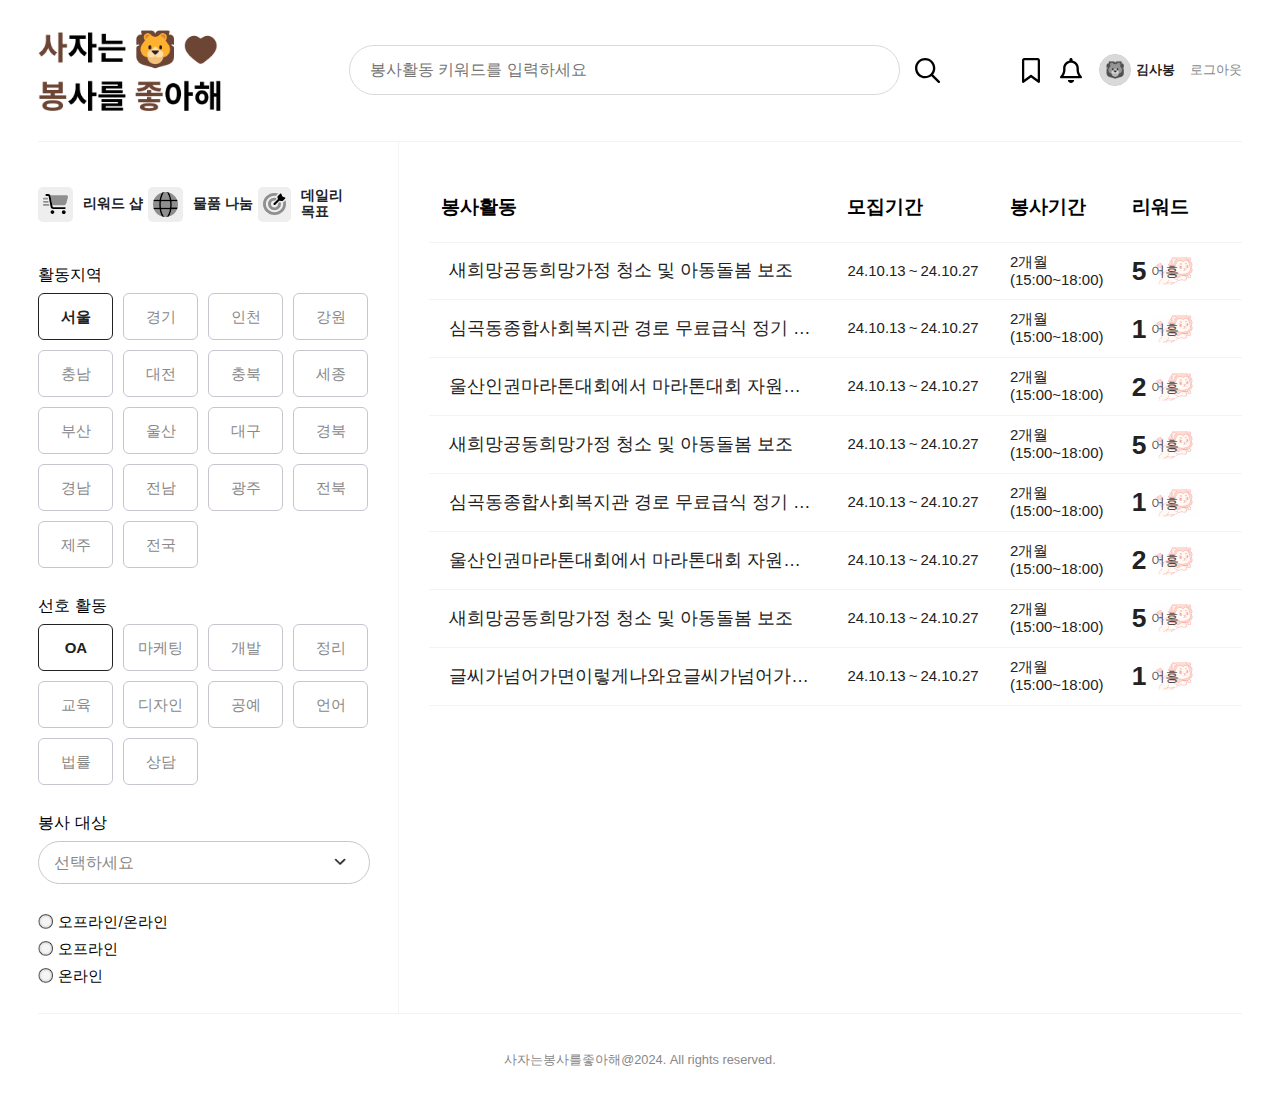
==== sabong/index.html @ e7211c30 "리워드 링크변경" ====
<!DOCTYPE html>
<html lang="en">
<head>
    <meta charset="UTF-8">
    <meta name="viewport" content="width=device-width, initial-scale=1.0">

    <!-- og 태그 -->
    <meta property="og:type" content="website">
    <meta property="og:url" content="sbj">
    <meta property="og:title" content="사자는 봉사를 좋아해">
    <meta property="og:image" content="./image/ogimg.jpg">
    <meta property="og:description" content="사자는봉사를좋아해 설명">
    <meta property="og:site_name" content="사자는 봉사를 좋아해 이름">
    <meta property="og:locale" content="en_US">
    <meta property="og:image:width" content="1200">
    <meta property="og:image:height" content="630">


    <!-- favicon -->
    <link rel="apple-touch-icon" sizes="57x57" href="./image/favicon/apple-icon-57x57.png">
    <link rel="apple-touch-icon" sizes="60x60" href="./image/favicon/apple-icon-60x60.png">
    <link rel="apple-touch-icon" sizes="72x72" href="./image/favicon/apple-icon-72x72.png">
    <link rel="apple-touch-icon" sizes="76x76" href="./image/favicon/apple-icon-76x76.png">
    <link rel="apple-touch-icon" sizes="114x114" href="./image/favicon/apple-icon-114x114.png">
    <link rel="apple-touch-icon" sizes="120x120" href="./image/favicon/apple-icon-120x120.png">
    <link rel="apple-touch-icon" sizes="144x144" href="./image/favicon/apple-icon-144x144.png">
    <link rel="apple-touch-icon" sizes="152x152" href="./image/favicon/apple-icon-152x152.png">
    <link rel="apple-touch-icon" sizes="180x180" href="./image/favicon/apple-icon-180x180.png">
    <link rel="icon" type="image/png" sizes="192x192"  href="./image/favicon/android-icon-192x192.png">
    <link rel="icon" type="image/png" sizes="32x32" href="./image/favicon/favicon-32x32.png">
    <link rel="icon" type="image/png" sizes="96x96" href="./image/favicon/favicon-96x96.png">
    <link rel="icon" type="image/png" sizes="16x16" href="./image/favicon/favicon-16x16.png">
    <link rel="manifest" href="/manifest.json">
    <meta name="msapplication-TileColor" content="#ffffff">
    <meta name="msapplication-TileImage" content="./image/favicon/ms-icon-144x144.png">
    <meta name="theme-color" content="#ffffff">



    <link rel="stylesheet" type="text/css" href="./css/reset.css">
    <link rel="stylesheet" type="text/css" href="./css/font.css">
    <link rel="stylesheet" type="text/css" href="./css/default.css">
    <title>사자는 봉사를 좋아해</title>
</head>
<body>
    <div class="container" id="main">

        <header>
            <!-- 메인 상단 검색 -->
                <a class="logo" href="./index.html">
                    <img src="./image/logo_big.png" class="hidden-mo" alt="사자는 봉사를 좋아해">
                    <img src="./image/logo_small.png" class="visible-mo" alt="사자는 봉사를 좋아해">
                </a>

                <button class="ic ic_back visible-mo">
                    <img src="./image/ic_back.svg" alt="뒤로 가기">
                </button>
                
                <div class="search_bar_wrap">
                    <div class="search_bar">
                        <input type="search" placeholder="봉사활동 키워드를 입력하세요">
                    </div>
                    <button class="ic ic_search">
                        <img src="./image/ic_search.svg" alt="검색어 찾기">
                    </button>
                </div>
                
                <div class="util_wrap">
                    <a href="#" class="ic ic_bookmark">
                        <img src="./image/ic_bookmark.svg" alt="즐겨찾기 바로가기">
                    </a>
                    <a href="#" class="ic ic_bell">
                        <img src="./image/ic_bell.svg" alt="알림 바로가기">
                    </a>

                    <!-- 로그인 했을때 -->
                    <div class="logout hidden-mo">
                        <a href="#" class="profile">
                            <span class="thumb">

                                <!-- 등록된 프로필이 없을때 기본 썸네일 -->
                                <img src="./image/ic_thumb.png" alt="기본 프로필 사진">
                                
                            </span>
                            <span class="name">김사봉</span>
                        </a>
                        <a href="#" class="link_logout">
                            <span>로그아웃</span>
                        </a>
                    </div>

                    <!-- 로그아웃했을때 -->
                    <!-- <div class="login hidden-mo">
                        <a href="#" class="link_login">로그인</a>
                    </div> -->
                </div>
        </header>


        <nav>
            <!-- 사이드 검색필터 -->
             <div id="side_menu">
                <section id="" class="banner_wrap hidden-mo">
                    <a href="./reward_list.html">
                        <div class="ic">
                            <img src="./image/ic_gnb04.svg" alt="리워드 샵">
                        </div>
                        <p class="">리워드 샵</p>
                    </a>
                    <a href="#">
                        <div class="ic">
                            <img src="./image/ic_gnb02.svg" alt="물품 나눔">
                        </div>
                        <p class="">물품 나눔</p>
                    </a>
                    <a href="#">
                        <div class="ic">
                            <img src="./image/ic_gnb03.svg" alt="데일리 목표">
                        </div>
                        <p class="">데일리 목표</p>
                    </a>
                </section>

                <section class="">
                    <h6 class="tab_tit">활동지역</h6>
                    <div class="tab_wrap">
                        <input type="checkbox" id="checkbox_local01" checked>
                        <label for="checkbox_local01">서울</label>
                        
                        <input type="checkbox" id="checkbox_local02">
                        <label for="checkbox_local02">경기</label>
                        
                        <input type="checkbox" id="checkbox_local03">
                        <label for="checkbox_local03">인천</label>

                        <input type="checkbox" id="checkbox_local04">
                        <label for="checkbox_local04">강원</label>
                        
                        <input type="checkbox" id="checkbox_local05">
                        <label for="checkbox_local05">충남</label>

                        <input type="checkbox" id="checkbox_local06">
                        <label for="checkbox_local06">대전</label>
                        
                        <input type="checkbox" id="checkbox_local07">
                        <label for="checkbox_local07">충북</label>

                        <input type="checkbox" id="checkbox_local08">
                        <label for="checkbox_local08">세종</label>
                        
                        <input type="checkbox" id="checkbox_local09">
                        <label for="checkbox_local09">부산</label>

                        <input type="checkbox" id="checkbox_local10">
                        <label for="checkbox_local10">울산</label>
                        
                        <input type="checkbox" id="checkbox_local11">
                        <label for="checkbox_local11">대구</label>

                        <input type="checkbox" id="checkbox_local12">
                        <label for="checkbox_local12">경북</label>
                        
                        <input type="checkbox" id="checkbox_local13">
                        <label for="checkbox_local13">경남</label>

                        <input type="checkbox" id="checkbox_local14">
                        <label for="checkbox_local14">전남</label>
                        
                        <input type="checkbox" id="checkbox_local15">
                        <label for="checkbox_local15">광주</label>

                        <input type="checkbox" id="checkbox_local16">
                        <label for="checkbox_local16">전북</label>
                        
                        <input type="checkbox" id="checkbox_local17">
                        <label for="checkbox_local17">제주</label>
                        
                        <input type="checkbox" id="checkbox_local_all">
                        <label for="checkbox_local_all">전국</label>

                    </div>
                </section>

                <section>
                    <h6 class="tab_tit">선호 활동</h6>
                    <div class="tab_wrap">
                        <input type="checkbox" id="checkbox_like01" checked>
                        <label for="checkbox_like01">OA</label>
                        
                        <input type="checkbox" id="checkbox_like02">
                        <label for="checkbox_like02">마케팅</label>
                        
                        <input type="checkbox" id="checkbox_like03">
                        <label for="checkbox_like03">개발</label>
                        
                        <input type="checkbox" id="checkbox_like04">
                        <label for="checkbox_like04">정리</label>
                        
                        <input type="checkbox" id="checkbox_like05">
                        <label for="checkbox_like05">교육</label>
                        
                        <input type="checkbox" id="checkbox_like06">
                        <label for="checkbox_like06">디자인</label>
                        
                        <input type="checkbox" id="checkbox_like07">
                        <label for="checkbox_like07">공예</label>
                        
                        <input type="checkbox" id="checkbox_like08">
                        <label for="checkbox_like08">언어</label>
                        
                        <input type="checkbox" id="checkbox_like09">
                        <label for="checkbox_like09">법률</label>
                        
                        <input type="checkbox" id="checkbox_like10">
                        <label for="checkbox_like10">상담</label>

                    </div>
                </section>

                <section>
                    <h6 class="tab_tit">봉사 대상</h6>
                    <div class="select_wrap">
                        <select name="select_target" id="">
                            <option value="선택하세요">선택하세요</option>
                            <option value="아동/청소년">아동/청소년</option>
                            <option value="아동/청소년">아동/청소년</option>
                            <option value="아동/청소년">아동/청소년</option>
                        </select>
                    </div>
                </section>
                    
                <section>
                    <div class="radio_wrap">
                        <input type="radio" id="radio_all" name="radio_onoff">
                        <label for="radio_all">오프라인/온라인</label>

                        <input type="radio" id="radio_offline" name="radio_onoff">
                        <label for="radio_offline">오프라인</label>

                        <input type="radio" id="radio_online" name="radio_onoff">
                        <label for="radio_online">온라인</label>
                    </div>
                </section>
            </div>
        </nav>


        <!-- 게시판 리스트 -->
        <main>
            <div class="board_wrap">
                <div class="board_tit">
                    <div>봉사활동</div>
                    <div>모집기간</div>
                    <div>봉사기간</div>
                    <div>리워드</div>
                </div>
                <div class="board_con_wrap">
                    <a class="board_con" href="./list_view.html">
                        <div class="txt_wrap visible-mo">
                            <span class="txt-loacl">부산</span>
                            <span class="dot"></span>
                            <span class="txt-onoff">온라인/오프라인</span>
                        </div>
                        <div class="tit">새희망공동희망가정 청소 및 아동돌봄 보조</div>
                        <div class="date date01">
                            <span class="txt-date01 visible-mo">모집기간 : </span>
                            <span>24.10.13</span> ~ <span>24.10.27</span>
                        </div>
                        <div class="date date02">
                            <span class="txt-date01 visible-mo">봉사기간 : </span>
                            <span>2개월</span><span>(15:00~18:00)</span>
                        </div>
                        <div class="reward">
                            <span class="num">5</span><span class="ic_lion">어흥</span>
                        </div>
                    </a>
                    <a class="board_con" href="./list_view.html">
                        <div class="txt_wrap visible-mo">
                            <span class="txt-loacl">부산</span>
                            <span class="dot"></span>
                            <span class="txt-onoff">온라인</span>
                        </div>
                        <div class="tit">심곡동종합사회복지관 경로 무료급식 정기 자원봉사</div>
                        <div class="date date01">
                            <span class="txt-date01 visible-mo">모집기간 : </span>
                            <span>24.10.13</span> ~ <span>24.10.27</span>
                        </div>
                        <div class="date date02">
                            <span class="txt-date01 visible-mo">봉사기간 : </span>
                            <span>2개월</span><span>(15:00~18:00)</span>
                        </div>
                        <div class="reward">
                            <span class="num">1</span><span class="ic_lion">어흥</span>
                        </div>
                    </a>
                    <a class="board_con" href="./list_view.html">
                        <div class="txt_wrap visible-mo">
                            <span class="txt-loacl">부산</span>
                            <span class="dot"></span>
                            <span class="txt-onoff">오프라인</span>
                        </div>
                        <div class="tit">울산인권마라톤대회에서 마라톤대회 자원봉사자를 모집합니다.</div>
                        <div class="date date01">
                            <span class="txt-date01 visible-mo">모집기간 : </span>
                            <span>24.10.13</span> ~ <span>24.10.27</span>
                        </div>
                        <div class="date date02">
                            <span class="txt-date01 visible-mo">봉사기간 : </span>
                            <span>2개월</span><span>(15:00~18:00)</span>
                        </div>
                        <div class="reward">
                            <span class="num">2</span><span class="ic_lion">어흥</span>
                        </div>
                    </a>
                    <a class="board_con" href="./list_view.html">
                        <div class="txt_wrap visible-mo">
                            <span class="txt-loacl">부산</span>
                            <span class="dot"></span>
                            <span class="txt-onoff">온라인</span>
                        </div>
                        <div class="tit">새희망공동희망가정 청소 및 아동돌봄 보조</div>
                        <div class="date date01">
                            <span class="txt-date01 visible-mo">모집기간 : </span>
                            <span>24.10.13</span> ~ <span>24.10.27</span>
                        </div>
                        <div class="date date02">
                            <span class="txt-date01 visible-mo">봉사기간 : </span>
                            <span>2개월</span><span>(15:00~18:00)</span>
                        </div>
                        <div class="reward">
                            <span class="num">5</span><span class="ic_lion">어흥</span>
                        </div>
                    </a>
                    <a class="board_con" href="./list_view.html">
                        <div class="txt_wrap visible-mo">
                            <span class="txt-loacl">부산</span>
                            <span class="dot"></span>
                            <span class="txt-onoff">온라인</span>
                        </div>
                        <div class="tit">심곡동종합사회복지관 경로 무료급식 정기 자원봉사</div>
                        <div class="date date01">
                            <span class="txt-date01 visible-mo">모집기간 : </span>
                            <span>24.10.13</span> ~ <span>24.10.27</span>
                        </div>
                        <div class="date date02">
                            <span class="txt-date01 visible-mo">봉사기간 : </span>
                            <span>2개월</span><span>(15:00~18:00)</span>
                        </div>
                        <div class="reward">
                            <span class="num">1</span><span class="ic_lion">어흥</span>
                        </div>
                    </a>
                    <a class="board_con" href="./list_view.html">
                        <div class="txt_wrap visible-mo">
                            <span class="txt-loacl">부산</span>
                            <span class="dot"></span>
                            <span class="txt-onoff">온라인</span>
                        </div>
                        <div class="tit">울산인권마라톤대회에서 마라톤대회 자원봉사자를 모집합니다.</div>
                        <div class="date date01">
                            <span class="txt-date01 visible-mo">모집기간 : </span>
                            <span>24.10.13</span> ~ <span>24.10.27</span>
                        </div>
                        <div class="date date02">
                            <span class="txt-date01 visible-mo">봉사기간 : </span>
                            <span>2개월</span><span>(15:00~18:00)</span>
                        </div>
                        <div class="reward">
                            <span class="num">2</span><span class="ic_lion">어흥</span>
                        </div>
                    </a>
                    <a class="board_con" href="./list_view.html">
                        <div class="txt_wrap visible-mo">
                            <span class="txt-loacl">부산</span>
                            <span class="dot"></span>
                            <span class="txt-onoff">온라인</span>
                        </div>
                        <div class="tit">새희망공동희망가정 청소 및 아동돌봄 보조</div>
                        <div class="date date01">
                            <span class="txt-date01 visible-mo">모집기간 : </span>
                            <span>24.10.13</span> ~ <span>24.10.27</span>
                        </div>
                        <div class="date date02">
                            <span class="txt-date01 visible-mo">봉사기간 : </span>
                            <span>2개월</span><span>(15:00~18:00)</span>
                        </div>
                        <div class="reward">
                            <span class="num">5</span><span class="ic_lion">어흥</span>
                        </div>
                    </a>
                    <a class="board_con" href="./list_view.html">
                        <div class="txt_wrap visible-mo">
                            <span class="txt-loacl">부산</span>
                            <span class="dot"></span>
                            <span class="txt-onoff">온라인</span>
                        </div>
                        <div class="tit">글씨가넘어가면이렇게나와요글씨가넘어가면이렇게나와요글씨가넘어가면이렇게나와요글씨가넘어가면이렇게나와요글씨가넘어가면이렇게나와요글씨가넘어가면이렇게나와요</div>
                        <div class="date date01">
                            <span class="txt-date01 visible-mo">모집기간 : </span>
                            <span>24.10.13</span> ~ <span>24.10.27</span>
                        </div>
                        <div class="date date02">
                            <span class="txt-date01 visible-mo">봉사기간 : </span>
                            <span>2개월</span><span>(15:00~18:00)</span>
                        </div>
                        <div class="reward">
                            <span class="num">1</span><span class="ic_lion">어흥</span>
                        </div>
                    </a>
                </div>
            </div>
        </main>

        <!-- 하단 푸터 -->
         <footer>
            <p>
                사자는봉사를좋아해@2024. All rights reserved.
            </p>
         </footer>

         <div class="gnb visible-mo">
            <a href="./index.html">
                <div class="ic">
                    <img src="./image/ic_gnb01.svg" alt="홈">
                </div>
                <p>홈</p>
            </a>
            <a href="">
                <div class="ic">
                    <img src="./image/ic_gnb02.svg" alt="물품 나눔">
                </div>
                <p>물품 나눔</p>
            </a>
            <a href="">
                <div class="ic">
                    <img src="./image/ic_gnb03.svg" alt="데일리 목표">
                </div>
                <p>데일리 목표</p>
            </a>
            <a href="./reward_list.html">
                <div class="ic">
                    <img src="./image/ic_gnb04.svg" alt="리워드 샵">
                </div>
                <p>리워드 샵</p>
            </a>
            <a href="">
                <div class="ic">
                    <img src="./image/ic_gnb05.svg" alt="내 정보">
                </div>
                <p>내 정보</p>
            </a>
         </div>
    </div>
</body>
<script src="https://code.jquery.com/jquery-3.7.1.min.js" integrity="sha256-/JqT3SQfawRcv/BIHPThkBvs0OEvtFFmqPF/lYI/Cxo=" crossorigin="anonymous"></script>
<script>
    $(document).ready(function(){
        //모바일에서 검색바를 누르면 검색필터가 나오게
        $('.search_bar').click(function(){
            $('nav').slideDown(200);
            $('body').addClass('active');
        });

        //뒤로가기를 누르면 검색필터가 닫히게
        $('.ic_back').click(function(){
            $('nav').slideUp(200);
            $('body').removeClass('active');
        });

        //검색창에서 작성하면 텍스트삭제되게
        var clearInput = function(obj) {
            obj.parentNode.querySelector('input').value = ""
        }
    });
</script>

</html>
---- sabong/css/font.css ----
@font-face {
  font-family: "Poppins", sans-serif;
  font-weight: 100;
  font-style: normal;
  src: url("../font/Poppins-Thin.ttf");
}
@font-face {
  font-family: "Poppins", sans-serif;
  font-weight: 200;
  font-style: normal;
  src: url("../font/Poppins-ExtraLight.ttf");
}
@font-face {
  font-family: "Poppins", sans-serif;
  font-weight: 300;
  font-style: normal;
  src: url("../font/Poppins-Light.ttf");
}
@font-face {
  font-family: "Poppins", sans-serif;
  font-weight: 400;
  font-style: normal;
  src: url("../font/Poppins-Regular.ttf");
}
@font-face {
  font-family: "Poppins", sans-serif;
  font-weight: 500;
  font-style: normal;
  src: url("../font/Poppins-Medium.ttf");
}
@font-face {
  font-family: "Poppins", sans-serif;
  font-weight: 600;
  font-style: normal;
  src: url("../font/Poppins-SemiBold.ttf");
}
@font-face {
  font-family: "Poppins", sans-serif;
  font-weight: 700;
  font-style: normal;
  src: url("../font/Poppins-Bold.ttf");
}
@font-face {
  font-family: "Poppins", sans-serif;
  font-weight: 800;
  font-style: normal;
  src: url("../font/Poppins-ExtraBold.ttf");
}
@font-face {
  font-family: "Poppins", sans-serif;
  font-weight: 900;
  font-style: normal;
  src: url("../font/Poppins-Black.ttf");
}
---- sabong/css/default.css ----
*{
    font-family: "Poppins", sans-serif;
    margin: 0;
    padding: 0;
}
html,body{
    width: 100%;
    scroll-behavior: smooth;
}
a{
    color: #222;

}
button{
    background: #fff;
}
input,input:focus,
select,select:focus{
    border: 0;
    appearance: none;
    outline: none;
    font-size: 1em;
}

input[type="checkbox"],input[type="radio"]{
    display: none;
}
input[type="checkbox"] + label,input[type="radio"] + label{
    cursor: pointer;
}
input[type="checkbox"]:checked + label{
    font-weight: 700;
}

input[type="search"] {
    padding-right: 0;
    background: #fff;
    -webkit-appearance: textfield;
}

input[type="search"]::-webkit-search-decoration,
input[type="search"]::-webkit-search-cancel-button,
input[type="search"]::-webkit-search-results-button,
input[type="search"]::-webkit-search-results-decoration{
    -webkit-appearance: none;
}
input[type="search"]::-webkit-search-cancel-button{
    width: 12px; 
    height: 12px; 
    background: url(../image/ic_del.svg) center center no-repeat;
    cursor: pointer;
    opacity: 0.5;

}
*::-webkit-search-cancel-button {
    -webkit-appearance: searchfield-cancel-button;
}

textarea,textarea:focus,textarea:active{
    outline: none;
}

button,button:focus,button:active{
    border: none;
    cursor: pointer;
}
button > img{
    width: 100%;
    height: 100%;
    object-fit: contain;
}

.visible-mo{
    display: none;
}
.hidden-mo{
    display: block;
}


.container{
    display: block;
    width: 1580px;
    margin: 0 auto;
}
.point{
    color: #6D4534;
}
.ic{
    /* display: block; */
    width: 25px;
    height: 25px;
}
.sm-ic{
    width: 15px;
    height: 15px;
}
.xs-ic{
    width: 12px;
    height: 12px;
}

#main{
    display: grid;
    grid-template-columns: 30% 1fr;
    /* gap: 0 40px; */
}
header{
    width: 100%;
    grid-column: 1/3;
    display: grid;
    grid-template-columns: auto 50% auto;
    gap: 40px;
    align-items: center;
    padding: 40px 0;
    border-bottom: 1px solid #F4F4F4;
}

.ic_search{
    width: 25px;
    height: 25px;
}
.util_wrap{
    display: flex;
    align-items: center;
    justify-content: end;
    gap: 20px;
    font-size: .8em;
}
.logout{
    display: flex;
    align-items: center;
    gap: 20px;

}
.profile{
    display: flex;
    align-items: center;
    gap: 5px;
}
.profile > .thumb{
    display: block;
    width: 32px;
    height: 32px;
    border-radius: 50%;
    background: #eee;
    border: 1px solid #ccc;
    box-sizing: border-box;
    overflow: hidden;
}
.profile > .thumb > img{
    width: 100%;
    height: 100%;
    object-fit: cover;
}
.profile > .name{
    font-weight: 700;
}
.util_wrap > .ic > img{
    width: 100%;
    height: 100%;
    object-fit: contain;
}
.logout .link_logout{
    color: #888;
}

.search_bar_wrap{
    display: grid;
    grid-template-columns: 700px 35px;
    align-items: center;
    grid-gap: 20px;
}
.search_bar_wrap .search_bar{
    display: grid;
    grid-template-columns: 1fr;
    align-items: center;
    grid-gap: 4px;

    padding: 15px 20px;
    border-radius: 60px;
    background: #fff;
    border: 1px solid #D9D9D9;
}
.search_bar .ic_del{
    width: 12px;
    height: 12px;
    /* display: none; */
}
#side_menu{
    display: flex;
    flex-direction: column;
    gap: 40px;
    border-right: 1px solid #F4F4F4;
    padding: 40px 40px 40px 0;
}
#side_menu .banner_wrap{
    display: grid;
    grid-template-columns: 1fr 1fr 1fr;
    justify-content: space-between;
    grid-gap: 10px auto;
}
#side_menu .banner_wrap > a{
    text-align: center;
    padding: 15px 0;
    display: flex;
    align-items: center;
    gap: 10px;
    word-break: keep-all;
    text-align: left;
}
#side_menu .banner_wrap > a > .ic{
    border-radius: 5px;
    background: #eee;
    display: flex;
    align-items: center;
    justify-content: center;
    padding: 5px;
    /* box-sizing: border-box; */
}
#side_menu .banner_wrap > a > p{
    font-size: .9em;
    font-weight: 700;
    line-height: 1.1;
    color: #222;
}

#side_menu .tab_wrap{
    display: grid;
    grid-template-columns: 1fr 1fr 1fr 1fr 1fr;
    justify-content: space-between;
    grid-gap: 10px;
    
}
#side_menu .tab_tit{
    font-size: 1em;
    font-weight: 400;
    margin: 0 0 10px;
}
#side_menu .tab_wrap input[type="checkbox"]+label{
    background: #fff;
    border: 1px solid #CAC4D0;
    border-radius: 6px;
    color: #888;
    padding: 15px 0px;
    font-size: 15px;
    text-align: center;
    
}
#side_menu .tab_wrap input[type="checkbox"]:checked+label{
    border: 1px solid #222;
    color: #222;
}


#side_menu .select_wrap{
    background: #fff url(../image/ic_arrowdown.png) no-repeat calc(100% - 20px)/18px;
    border: 1px solid #CAC4D0;
    color: #888;
    border-radius: 50px;
    width: 80%;
}

#side_menu .select_wrap select{
    width: 100%;
    padding: 15px 20px;
    background: transparent;
    color: #888;
}
#side_menu .select_wrap select option{
    color: #888;
}
#side_menu .radio_wrap{
    display: flex;
    align-items: center;
    gap: 20px;
}
#side_menu .radio_wrap label{
    display: flex;
    align-items: center;
    grid-gap: 5px;
    font-size: 15px;
}
#side_menu .radio_wrap label::before{
    content: '';
    display: inline-block;
    width: 15px;
    height: 15px;
    background: url(../image/radio_off.png) no-repeat center/contain;
}
#side_menu .radio_wrap input[type="radio"]:checked + label::before{
    background: url(../image/radio_on.png) no-repeat center/contain;
}

main .board_wrap{
    font-size: 1.1em;
    padding: 30px 0;
    margin-left: 30px;
}
main .board_wrap .board_tit,
main .board_wrap .board_con{
    display: grid;
    grid-template-columns: 50% 20% 1fr 1fr;
    align-items: center;
}
main .board_wrap .board_tit > div,
main .board_wrap .board_con > div{ 
    padding: 15px 20px;
}

main .board_wrap .board_tit{
    font-size: 1.1em;
    font-weight: 600;
    border-bottom: 1px solid #F4F4F4;
    height: 70px;
}
main .board_wrap .board_con{
    font-size: 1em;
    border-bottom: 1px solid #F4F4F4;
    background: #fff;
    transition: all .2s;
}
main .board_wrap .board_con:hover{
    background: #F4F4F4;
    transition: all .2s;
}
main .board_wrap .board_con .tit{
    font-size: 1em;
    padding: 15px 20px;
    white-space: nowrap;
    max-width: 500px;
    overflow: hidden;
    text-overflow: ellipsis;
}
main .board_wrap .board_con .date{
    font-size: .85em;
    display: flex;
    flex-wrap: wrap;
    gap: 5px;
}
main .board_wrap .board_con .reward{
    display: flex;
    align-items: center;
    gap: 5px;
}
main .board_wrap .board_con .reward .num{
    font-size: 1.5em;
    font-weight: 700;
}
main .board_wrap .board_con .reward .ic_lion{
    font-size: .8em;
    opacity: 1;
    display: flex;
    align-items: center;
    color: rgba(0,0,0,0.7);
    position: relative;
    z-index: 1;
}
main .board_wrap .board_con .reward .ic_lion::before{
    content: '';
    display: inline-block;
    position: absolute;
    left: 0;
    width: 47px;
    height: 28px;
    background: url(../image/stamp.png) no-repeat right/100% auto;
    z-index: -1;
}
footer{
    border-top: 1px solid #F4F4F4;
    padding: 40px 0;
    grid-column: 1/3;
}
footer p{
    text-align: center;
    color: #888;
    font-size: .8em;
    font-weight: 400;
}




/* labtop */
@media (max-width:1600px){
    .container{
        width: 94%;
    }
    #main{
        /* gap: 0 30px; */
    }
    header{
        padding: 30px 0;
        gap: 30px;
    }
    .search_bar_wrap{
        grid-template-columns: 1fr 35px;
        gap: 15px;
    }

    .logo img{
        width: 65%;
        min-width: 110px;
    }
    .util_wrap{
        gap: 15px;
    }
    .logout{
        gap: 15px;
    }

    #side_menu{
        gap: 30px;
        padding: 30px 30px 30px 0;
    }
    #side_menu .tab_wrap{
        grid-template-columns: 1fr 1fr 1fr 1fr;
    }
    #side_menu .select_wrap{
        width: 100%;
    }
    #side_menu .select_wrap select{
        padding: 12px 15px;
    }
    #side_menu .radio_wrap{
        flex-direction: column;
        align-items: start;
        gap: 12px;
    }

    main .banner_wrap .board_tit{
        white-space: nowrap;
        height: auto;
        word-break: keep-all;
    }
    main .board_wrap .board_tit > div, main .board_wrap .board_con > div{
        padding: 12px;
    }
    main .board_wrap .board_con .date{
        gap: 3px;
    }
}

/* tablet */
@media (max-width:1024px){
    #side_menu .tab_wrap{
        grid-template-columns: 1fr 1fr 1fr;
        gap: 6px;
    }
    #side_menu .tab_wrap input[type="checkbox"]+label{
        padding: 12px 0;
        font-size: .9em;
    }
    #side_menu .select_wrap select{
        font-size: .9em;
    }
    main .board_wrap .board_tit > div, main .board_wrap .board_con > div{
        line-height: 1.1em;
        padding: 12px 0px;
    }
    main .board_wrap .board_tit{
        font-size: 1em;
    }
    main .board_wrap .board_con .tit{
        font-size: .9em;
        padding: inherit;
    }
    main .board_wrap .board_con .reward .num{
        font-size: 1.1em;
    }
    main .board_wrap .board_con .date{
        font-size: .8em;
    }
    main .board_wrap .board_con .reward .ic_lion{
    }
}


/* tablet & mobile */
@media (max-width:768px){
    *{
        font-size: 14px;
    }
    .visible-mo{
        display: block;
    }
    .hidden-mo{
        display: none;
    }

    .ic{
        width: 21px;
        height: 21px;
    }
    .sm-ic{
        width: 15px;
        height: 15px;
    }
    .xs-ic{
        width: 12px;
        height: 12px;
    }

    #main{
        display: flex;
        flex-direction: column;
    }
    header{
        display: flex;
        flex-direction: column;
        align-items: start;
        padding: 15px 0;
        grid-gap: 15px;
        border: none;

        display: grid;
        grid-template-columns: 1fr auto;
    }
    header .logo{
        height: 25px;
    }
    header .logo img{
        width: auto;
        height: 100%;
        min-width: inherit;
        object-fit: contain;
    }
    header .ic_back{
        display: none;
    }
    .search_bar_wrap{
        grid-column: 1/3;
        width: 100%;
        grid-template-columns: 1fr 21px;
        gap: 15px;
        border-bottom: 0;
    }
    .search_bar_wrap .search_bar{
        font-size: .9em;
    }

    .util_wrap{
        grid-row: 1/1;
        grid-column: 2/3;
    }


    nav{
        display: none;
        position: absolute;
        width: 94%;
        left: 50%;
        top: 120px;
        height: calc(100vh - 120px);
        background: #fff;
        z-index: 99;
        transform: translate(-50%, 0);
    }
    

    /* body.active일때 js랑 연결*/
    body{
        position: unset;
    }
    body.active{
        position: fixed;
    }
    body.active .logo{
        display: none;
    }
    body.active .ic_back{
        display: block;
    }
    /* body.active .search_bar .ic_del{
        display: block;
    } */




    
    #side_menu{
        padding: 15px 0;
        border: none;
        gap: 15px;
    }
    #side_menu .banner_wrap{
        display: none;
    }
    #side_menu .tab_wrap{
        grid-template-columns: 1fr 1fr 1fr 1fr 1fr;
    }
    #side_menu .radio_wrap{
        flex-direction: row;
        align-items: center;
    }

    main .board_wrap{
        padding: 15px 0;
        margin: 0;
    }
    main .board_wrap .board_tit{
        display: none;
    }
    main .board_wrap .board_con{
        display: grid;
        grid-template-columns: 1fr auto;
        padding: 15px 20px;
        gap: 5px;
    }

    .txt-loacl, .txt-onoff, .date{
        font-size: 12px;
        color: #888;
    }
    .dot{
        width: 2px;
        height: 2px;
        border-radius: 50%;
        background: #888;
    }
    main .board_wrap .board_con .txt_wrap{
        display: flex;
        align-items: center;
        grid-gap: 5px;
    }
    main .board_wrap .board_tit > div, main .board_wrap .board_con > div{
        padding: 0;
        line-height: inherit;
    }

    main .board_wrap .board_con .tit{
        grid-column: 1/3;
        padding: 0;
        font-size: 1em;
        line-height: 1.4em;
        max-height: 2.8em;
        white-space: normal;
        word-break: normal;
        display: -webkit-box;
        -webkit-line-clamp: 2;
        -webkit-box-orient: vertical;
    }
    main .board_wrap .board_con .date{
        padding: 0;
    }
    main .board_wrap .board_con .date01{
        grid-column: 1/3;
    }
    main .board_wrap .board_con .reward{
        padding: 0;
    }


    footer{
        padding: 15px ;
    }

    .gnb{
        position: fixed;
        bottom: 0;
        left: 0;
        width: 100%;
        height: 60px;
        display: grid;
        grid-template-columns: 1fr 1fr 1fr 1fr 1fr;
        z-index: 999;
        border-top: 1px solid #D9D9D9;
    }
    .gnb > a{
        padding: 6px;
        display: flex;
        flex-direction: column;
        align-items: center;
        justify-content: center;
        background: #fff;
        gap: 5px;
    }
    .gnb > a > .ic > img{
        width: 100%;
        height: 100%;
        object-fit: contain;
    }
    .gnb > a > p{
        font-size: 11px;
        color: #888;
    }

}



/* mobile */
@media (max-width:480px){
}























#list_view{
    display: grid;
    grid-template-columns: 1fr 20%;
    gap: 0px 40px;
}
#list_view nav{
    grid-column: 1/3;
    
}
#list_view #side_menu{
    padding:  0;
    border: none;
}
#list_view #side_menu section{
    display: none;
}
#list_view #side_menu .banner_wrap{
    grid-column: 1/3;
    display: flex;
    align-items: center;
    justify-content: flex-start;
    gap: 20px;
}
#list_view #side_menu .banner_wrap > a{
    display: grid;
    grid-template-columns: 20px 1fr;
    align-items: center;
    gap: 7.5px;
}
#list_view #side_menu .banner_wrap > a > .ic{
    width: 20px;
    height: 20px;
    padding: 0;
    border: none;
    background: none;
}
#list_view nav{
    border-bottom: 1px solid #eee;
}
#list_view nav > a{
    padding: 20px 0;
    /* font-size: .9em; */
    
    display: flex;
}
#list_view nav > a .ic{
    width: 20px;
    height: 20px;
}

#list_view main{
    display: flex;
    flex-direction: column;
    gap: 60px;
    padding: 40px 40px 40px 0;
    border-right: 1px solid #eee;
}
#list_view main .top_wrap{
    display: grid;
    grid-template-columns:1fr 33%;
    gap: 30px;
    justify-content: space-between;
    align-items: start;
}
#list_view main .top_wrap .tit{
    grid-column: 1/2;
    font-size: 1.4em;
    font-weight: 500;
    line-height: 1.3;
    display: flex;
    align-items: center;
    justify-content: space-between;
    gap: 20px;
}
#list_view main .top_wrap .btn_wrap{
    grid-column: 2/3;
    display: flex;
    align-items: center;
    gap: 10px;
}
#list_view main .top_wrap .btn_like{
    
    display: inline-flex;
    justify-content: center;
    align-items: center;
    gap: 5px;
    font-size: 1em;
    background: #fff;
    border: 1px solid #888;
    color: #222;
    width: 100%;
    padding: 15px 10px;
    border-radius: 6px;
    font-size: 14px;
    box-sizing: border-box;
    opacity: .8;
}
#list_view main .top_wrap .btn_like:hover{
    opacity: 1;
}
#list_view main .top_wrap .btn_like.active{
    background: #222;
    color: #fff;
}
#list_view main .top_wrap .btn_like.active img{
    filter: invert(1);
}
#list_view main .btn_submit{
    display: inline-flex;
    justify-content: center;
    align-items: center;
    gap: 5px;
    background: #CAC4D0;
    color: #222;
    width: 100%;
    padding: 15px 10px;
    box-sizing: border-box;
    border-radius: 6px;
    font-size: 14px;
    opacity: .8;
}
#list_view main .btn_submit:hover{
    opacity: 1;
}
#list_view main .btn_wrap img{
    width:15px;
    height:15px;
}
#list_view main .label_wrap{
    grid-column: 1/2;
    display: grid;
    grid-template-columns: auto 1fr auto 1fr;
    font-size: .9em;
    gap: 15px 20px;
}
#list_view main .label_wrap > dt{
    font-weight: 600;
}
#list_view main .label_wrap > dd{
    font-weight: 400;
    
}
#list_view main .label_wrap .label-box{
    padding: 5px 10px;
    border: 1px solid #CAC4D0;
    color: #222;
    background: #fff;
    font-size: .8em;
    border-radius: 3px;
}
#list_view main .date_label_wrap{
    display: grid;
    grid-template-columns: auto 1fr;
    gap: 7.5px;
}
#list_view main .date_label_wrap > dt{
    position: relative;
    display: flex;
    align-items: center;
    gap: 7.5px;
}
#list_view main .date_label_wrap > dt::after{
    content: '';
    position: relative;
    display: inline-block;
    width: 1px;
    height: 10px;
    top: 0;
    background: #ccc;
}
#list_view main .date_label_wrap > dd{
    color: #888;
}
#list_view main .con_wrap{
    display: flex;
    flex-direction: column;
    gap: 20px;
}
#list_view main .con_wrap h3{
    font-size: 1.4em;
    font-weight: 500;
}
#list_view main .con_wrap .con{
    font-size: .9em;
    line-height: 1.3;
    white-space: pre-line;
}

#list_view main .comment_wrap{
    display: flex;
    flex-direction: column;
    gap: 20px;
}
#list_view main .comment_wrap h3{
    font-size: 1.4em;
    font-weight: 500;
}
#list_view main .comment_wrap .write_wrap{
    display: flex;
    flex-direction: column;
    align-items: flex-end;
    gap: 15px;
}
#list_view main .comment_wrap .write_wrap textarea{
    width: 100%;
    height: 120px;
    background: #fff;
    border-radius: 6px;
    border: 1px solid #CAC4D0;
    padding: 15px;
    box-sizing: border-box;
}
#list_view main .comment_wrap .write_wrap textarea + .btn_register{
    background: #CAC4D0;
    display: flex;
    align-items: center;
    justify-content: center;
    border-radius: 6px;
    padding: 10px 15px;
}

#list_view main .comment_wrap .list_wrap{
    border: 1px solid #CAC4D0;
    padding: 15px;
    background: #fff;
    display: flex;
    flex-direction: column;
    /* gap: 15px; */
    border-radius: 6px;
    
}
#list_view main .comment_wrap .list_wrap li{
    padding: 15px;
    display: flex;
    flex-direction: column;
    gap: 10px;
}
#list_view main .comment_wrap .list_wrap li:not(:last-child){
    border-bottom: 1px dotted #CAC4D0;
}
#list_view main .comment_wrap .list_wrap li strong{
    font-weight: 400;
    font-size: .85em;
    line-height: 1.3;
    white-space: pre-line;
}
#list_view main .comment_wrap .list_wrap li p{
    font-size: 12px;
    
    display: flex;
    align-items: center;
    gap: 7.5px;
    font-weight: 400;
    justify-content: flex-end;
}
#list_view main .comment_wrap .list_wrap li p .date{
    color: #888;
    position: relative;
    display: flex;
    align-items: center;
    gap: 7.5px;
}
#list_view main .comment_wrap .list_wrap li p .date::after{
    content: '';
    display: inline-block;
    position: relative;
    width: 1px;
    height: 10px;
    top: 0;
    background: #ccc;
}

#list_view aside{
    padding: 40px 0 0;
    display: flex;
    flex-direction: column;
    gap: 20px;
    position: sticky;
    top: 0;
}
#list_view aside h5{
    font-size: 1.2em;
    font-weight: 500;
}
#list_view aside ul{
    display: flex;
    flex-direction: column;
    gap: 10px;
}
#list_view aside a{
    display: grid;
    grid-template-columns: 15px 1fr;
    align-items: center;
    gap: 10px;
    font-size: .9em;
}
#list_view aside .num{
    color: #888;
}
#list_view aside .num + p{
    /* width: 80%; */
    height: 1.3em;
    line-height: 1.3em;
    text-overflow: ellipsis;
    overflow: hidden;
    white-space: nowrap;
}
#list_view aside a:hover .num + p{
    text-decoration: underline;
}

@media (max-width:1600px){
    #list_view{
        gap: 0 30px;
        grid-template-columns: 1fr 30%;
    }
    #list_view main{
        padding: 30px 30px 30px 0;
        
    }
    #list_view main .top_wrap{
        grid-template-columns: 1fr;
    }
    #list_view main .top_wrap .btn_wrap{
        /* flex-direction: column; */
        grid-row: 3 / 4;
        grid-column: 1 / 2;
    }
}
@media (max-width:768px){
    #list_view{
        display: flex;
        flex-direction: column;
    }
    #list_view nav{
        display: none;
    }
    #list_view #side_menu section{
        display: block;
    }
    #list_view #side_menu .banner_wrap{
        display: none;
    }
    #list_view main{
        border: none;
        padding: 15px 0;
    }
    #list_view aside{
        padding: 30px 0;
        margin: 0 0 30px;
    }
}



/* mobile */
@media (max-width:480px){
    #list_view main .label_wrap{
        grid-template-columns: auto 1fr;
    }
    #list_view main .top_wrap{
        gap: 20px;
    }
    #list_view main{
        gap: 40px;
    }
    #list_view aside{
        font-size: .9em;
    }
}
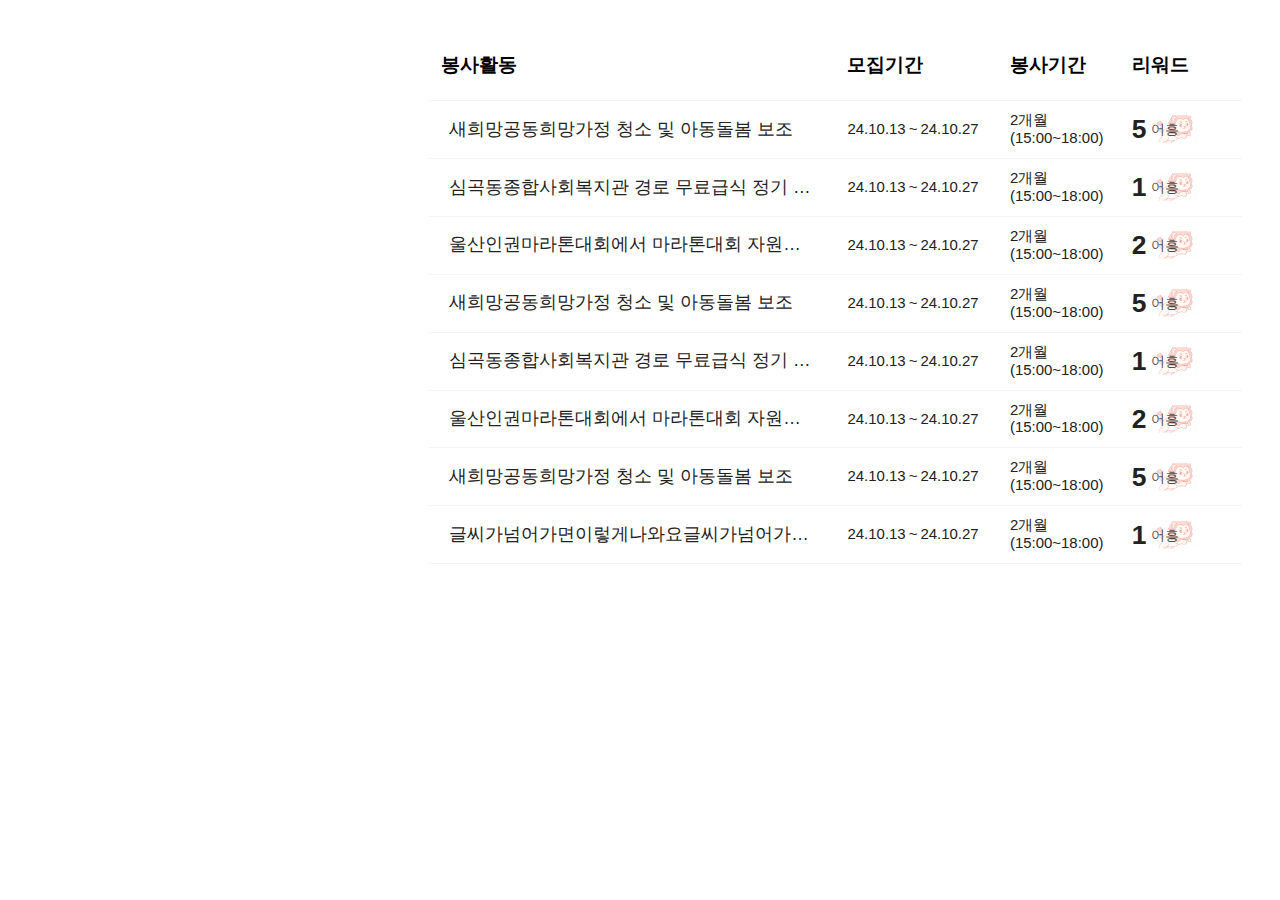
==== commit 80000dab: "인크루드 테스트" ====
--- a/sabong/index.html
+++ b/sabong/index.html
@@ -1,4 +1,5 @@
-    <!DOCTYPE html>
+
+<!DOCTYPE html>
 <html lang="en">
 <head>
     <meta charset="UTF-8">
@@ -41,209 +42,46 @@
     <link rel="stylesheet" type="text/css" href="./css/font.css">
     <link rel="stylesheet" type="text/css" href="./css/default.css">
     <title>사자는 봉사를 좋아해</title>
+
+    <script src="https://code.jquery.com/jquery-3.7.1.min.js" integrity="sha256-/JqT3SQfawRcv/BIHPThkBvs0OEvtFFmqPF/lYI/Cxo=" crossorigin="anonymous"></script>
+    <script type="text/javascript">
+        $(document).ready(function(){
+            //include
+            // $("#common").load("common.html");
+            $("#header").load("./header.html");
+            $("#footer").load("./footer.html");
+        });
+    </script>
+    <script type="text/javascript">
+        $(document).ready(function(){
+
+            //include
+            $("#header").load("header.html");
+            
+            //모바일에서 검색바를 누르면 검색필터가 나오게
+            $('.search_bar').click(function(){
+                $('nav').slideDown(200);
+                $('body').addClass('active');
+            });
+
+            //뒤로가기를 누르면 검색필터가 닫히게
+            $('.ic_back').click(function(){
+                $('nav').slideUp(200);
+                $('body').removeClass('active');
+            });
+
+            //검색창에서 작성하면 텍스트삭제되게
+            var clearInput = function(obj) {
+                obj.parentNode.querySelector('input').value = ""
+            }
+            
+        });
+    </script>
 </head>
 <body>
     <div class="container" id="main">
 
-        <header>
-            <!-- 메인 상단 검색 -->
-                <a class="logo" href="./index.html">
-                    <img src="./image/logo_big.png" class="hidden-mo" alt="사자는 봉사를 좋아해">
-                    <img src="./image/logo_small.png" class="visible-mo" alt="사자는 봉사를 좋아해">
-                </a>
-
-                <button class="ic ic_back visible-mo">
-                    <img src="./image/ic_back.svg" alt="뒤로 가기">
-                </button>
-                
-                <div class="search_bar_wrap">
-                    <div class="search_bar">
-                        <input type="search" placeholder="봉사활동 키워드를 입력하세요">
-                    </div>
-                    <button class="ic ic_search">
-                        <img src="./image/ic_search.svg" alt="검색어 찾기">
-                    </button>
-                </div>
-                
-                <div class="util_wrap">
-                    <a href="#" class="ic ic_bookmark">
-                        <img src="./image/ic_bookmark.svg" alt="즐겨찾기 바로가기">
-                    </a>
-                    <a href="#" class="ic ic_bell">
-                        <img src="./image/ic_bell.svg" alt="알림 바로가기">
-                    </a>
-
-                    <!-- 로그인 했을때 -->
-                    <div class="logout hidden-mo">
-                        <a href="#" class="profile">
-                            <span class="thumb">
-
-                                <!-- 등록된 프로필이 없을때 기본 썸네일 -->
-                                <img src="./image/ic_thumb.png" alt="기본 프로필 사진">
-                                
-                            </span>
-                            <span class="name">김사봉</span>
-                        </a>
-                        <a href="#" class="link_logout">
-                            <span>로그아웃</span>
-                        </a>
-                    </div>
-
-                    <!-- 로그아웃했을때 -->
-                    <!-- <div class="login hidden-mo">
-                        <a href="#" class="link_login">로그인</a>
-                    </div> -->
-                </div>
-        </header>
-
-
-        <nav>
-            <!-- 사이드 검색필터 -->
-             <div id="side_menu">
-                <section id="" class="banner_wrap hidden-mo">
-                    <a href="./reward_list.html">
-                        <div class="ic">
-                            <img src="./image/ic_gnb04.svg" alt="리워드 샵">
-                        </div>
-                        <p class="">리워드 샵</p>
-                    </a>
-                    <a href="#">
-                        <div class="ic">
-                            <img src="./image/ic_gnb02.svg" alt="물품 나눔">
-                        </div>
-                        <p class="">물품 나눔</p>
-                    </a>
-                    <a href="#">
-                        <div class="ic">
-                            <img src="./image/ic_gnb03.svg" alt="데일리 목표">
-                        </div>
-                        <p class="">데일리 목표</p>
-                    </a>
-                </section>
-
-                <section class="">
-                    <h6 class="tab_tit">활동지역</h6>
-                    <div class="tab_wrap">
-                        <input type="checkbox" id="checkbox_local01" checked>
-                        <label for="checkbox_local01">서울</label>
-                        
-                        <input type="checkbox" id="checkbox_local02">
-                        <label for="checkbox_local02">경기</label>
-                        
-                        <input type="checkbox" id="checkbox_local03">
-                        <label for="checkbox_local03">인천</label>
-
-                        <input type="checkbox" id="checkbox_local04">
-                        <label for="checkbox_local04">강원</label>
-                        
-                        <input type="checkbox" id="checkbox_local05">
-                        <label for="checkbox_local05">충남</label>
-
-                        <input type="checkbox" id="checkbox_local06">
-                        <label for="checkbox_local06">대전</label>
-                        
-                        <input type="checkbox" id="checkbox_local07">
-                        <label for="checkbox_local07">충북</label>
-
-                        <input type="checkbox" id="checkbox_local08">
-                        <label for="checkbox_local08">세종</label>
-                        
-                        <input type="checkbox" id="checkbox_local09">
-                        <label for="checkbox_local09">부산</label>
-
-                        <input type="checkbox" id="checkbox_local10">
-                        <label for="checkbox_local10">울산</label>
-                        
-                        <input type="checkbox" id="checkbox_local11">
-                        <label for="checkbox_local11">대구</label>
-
-                        <input type="checkbox" id="checkbox_local12">
-                        <label for="checkbox_local12">경북</label>
-                        
-                        <input type="checkbox" id="checkbox_local13">
-                        <label for="checkbox_local13">경남</label>
-
-                        <input type="checkbox" id="checkbox_local14">
-                        <label for="checkbox_local14">전남</label>
-                        
-                        <input type="checkbox" id="checkbox_local15">
-                        <label for="checkbox_local15">광주</label>
-
-                        <input type="checkbox" id="checkbox_local16">
-                        <label for="checkbox_local16">전북</label>
-                        
-                        <input type="checkbox" id="checkbox_local17">
-                        <label for="checkbox_local17">제주</label>
-                        
-                        <input type="checkbox" id="checkbox_local_all">
-                        <label for="checkbox_local_all">전국</label>
-
-                    </div>
-                </section>
-
-                <section>
-                    <h6 class="tab_tit">선호 활동</h6>
-                    <div class="tab_wrap">
-                        <input type="checkbox" id="checkbox_like01" checked>
-                        <label for="checkbox_like01">OA</label>
-                        
-                        <input type="checkbox" id="checkbox_like02">
-                        <label for="checkbox_like02">마케팅</label>
-                        
-                        <input type="checkbox" id="checkbox_like03">
-                        <label for="checkbox_like03">개발</label>
-                        
-                        <input type="checkbox" id="checkbox_like04">
-                        <label for="checkbox_like04">정리</label>
-                        
-                        <input type="checkbox" id="checkbox_like05">
-                        <label for="checkbox_like05">교육</label>
-                        
-                        <input type="checkbox" id="checkbox_like06">
-                        <label for="checkbox_like06">디자인</label>
-                        
-                        <input type="checkbox" id="checkbox_like07">
-                        <label for="checkbox_like07">공예</label>
-                        
-                        <input type="checkbox" id="checkbox_like08">
-                        <label for="checkbox_like08">언어</label>
-                        
-                        <input type="checkbox" id="checkbox_like09">
-                        <label for="checkbox_like09">법률</label>
-                        
-                        <input type="checkbox" id="checkbox_like10">
-                        <label for="checkbox_like10">상담</label>
-
-                    </div>
-                </section>
-
-                <section>
-                    <h6 class="tab_tit">봉사 대상</h6>
-                    <div class="select_wrap">
-                        <select name="select_target" id="">
-                            <option value="선택하세요">선택하세요</option>
-                            <option value="아동/청소년">아동/청소년</option>
-                            <option value="아동/청소년">아동/청소년</option>
-                            <option value="아동/청소년">아동/청소년</option>
-                        </select>
-                    </div>
-                </section>
-                    
-                <section>
-                    <div class="radio_wrap">
-                        <input type="radio" id="radio_all" name="radio_onoff">
-                        <label for="radio_all">오프라인/온라인</label>
-
-                        <input type="radio" id="radio_offline" name="radio_onoff">
-                        <label for="radio_offline">오프라인</label>
-
-                        <input type="radio" id="radio_online" name="radio_onoff">
-                        <label for="radio_online">온라인</label>
-                    </div>
-                </section>
-            </div>
-        </nav>
-
+        <div id="header"></div>
 
         <!-- 게시판 리스트 -->
         <main>
@@ -412,66 +250,7 @@
         </main>
 
         <!-- 하단 푸터 -->
-         <footer>
-            <p>
-                사자는봉사를좋아해@2024. All rights reserved.
-            </p>
-         </footer>
-
-         <div class="gnb visible-mo">
-            <a href="./index.html">
-                <div class="ic">
-                    <img src="./image/ic_gnb01.svg" alt="홈">
-                </div>
-                <p>홈</p>
-            </a>
-            <a href="">
-                <div class="ic">
-                    <img src="./image/ic_gnb02.svg" alt="물품 나눔">
-                </div>
-                <p>물품 나눔</p>
-            </a>
-            <a href="">
-                <div class="ic">
-                    <img src="./image/ic_gnb03.svg" alt="데일리 목표">
-                </div>
-                <p>데일리 목표</p>
-            </a>
-            <a href="./reward_list.html">
-                <div class="ic">
-                    <img src="./image/ic_gnb04.svg" alt="리워드 샵">
-                </div>
-                <p>리워드 샵</p>
-            </a>
-            <a href="">
-                <div class="ic">
-                    <img src="./image/ic_gnb05.svg" alt="내 정보">
-                </div>
-                <p>내 정보</p>
-            </a>
-         </div>
+        <div id="footer"></div>
     </div>
 </body>
-<script src="https://code.jquery.com/jquery-3.7.1.min.js" integrity="sha256-/JqT3SQfawRcv/BIHPThkBvs0OEvtFFmqPF/lYI/Cxo=" crossorigin="anonymous"></script>
-<script>
-    $(document).ready(function(){
-        //모바일에서 검색바를 누르면 검색필터가 나오게
-        $('.search_bar').click(function(){
-            $('nav').slideDown(200);
-            $('body').addClass('active');
-        });
-
-        //뒤로가기를 누르면 검색필터가 닫히게
-        $('.ic_back').click(function(){
-            $('nav').slideUp(200);
-            $('body').removeClass('active');
-        });
-
-        //검색창에서 작성하면 텍스트삭제되게
-        var clearInput = function(obj) {
-            obj.parentNode.querySelector('input').value = ""
-        }
-    });
-</script>
-
 </html>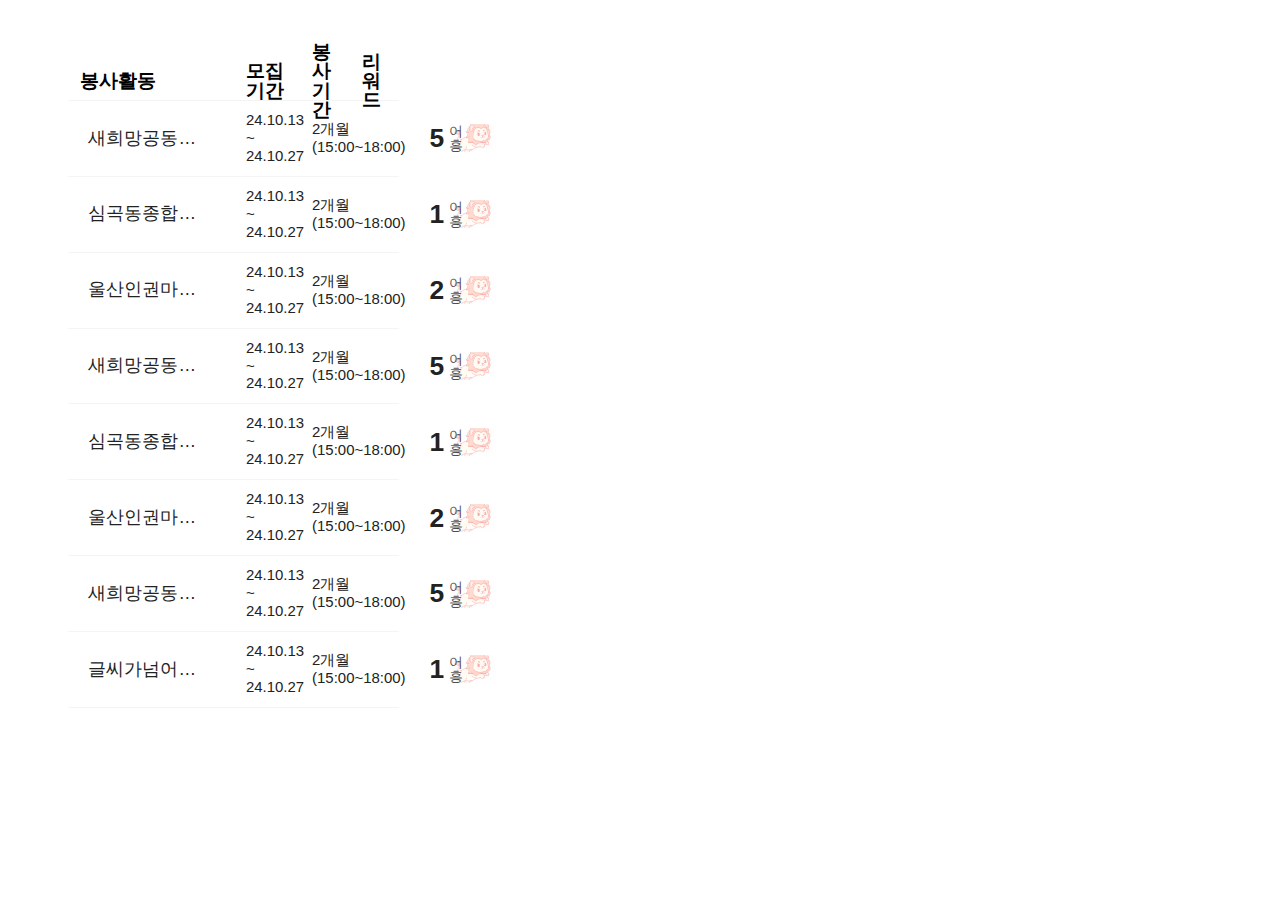
==== commit aa1f2218: "인크루드 수정" ====
--- a/sabong/index.html
+++ b/sabong/index.html
@@ -41,13 +41,15 @@
     <link rel="stylesheet" type="text/css" href="./css/reset.css">
     <link rel="stylesheet" type="text/css" href="./css/font.css">
     <link rel="stylesheet" type="text/css" href="./css/default.css">
+    <!-- 메인css 추가 -->
+    <link rel="stylesheet" type="text/css" href="./css/main.css">
     <title>사자는 봉사를 좋아해</title>
 
     <script src="https://code.jquery.com/jquery-3.7.1.min.js" integrity="sha256-/JqT3SQfawRcv/BIHPThkBvs0OEvtFFmqPF/lYI/Cxo=" crossorigin="anonymous"></script>
     <script type="text/javascript">
         $(document).ready(function(){
             //include
-            // $("#common").load("common.html");
+            $("#nav").load("./nav.html");
             $("#header").load("./header.html");
             $("#footer").load("./footer.html");
         });
@@ -80,8 +82,11 @@
 </head>
 <body>
     <div class="container" id="main">
-
+    
+        <!-- 메인 상단 검색 -->
         <div id="header"></div>
+        <!-- 메뉴 -->
+        <div id="nav"></div>
 
         <!-- 게시판 리스트 -->
         <main>
--- a/sabong/css/default.css
+++ b/sabong/css/default.css
@@ -294,80 +294,7 @@
     background: url(../image/radio_on.png) no-repeat center/contain;
 }
 
-main .board_wrap{
-    font-size: 1.1em;
-    padding: 30px 0;
-    margin-left: 30px;
-}
-main .board_wrap .board_tit,
-main .board_wrap .board_con{
-    display: grid;
-    grid-template-columns: 50% 20% 1fr 1fr;
-    align-items: center;
-}
-main .board_wrap .board_tit > div,
-main .board_wrap .board_con > div{ 
-    padding: 15px 20px;
-}
-
-main .board_wrap .board_tit{
-    font-size: 1.1em;
-    font-weight: 600;
-    border-bottom: 1px solid #F4F4F4;
-    height: 70px;
-}
-main .board_wrap .board_con{
-    font-size: 1em;
-    border-bottom: 1px solid #F4F4F4;
-    background: #fff;
-    transition: all .2s;
-}
-main .board_wrap .board_con:hover{
-    background: #F4F4F4;
-    transition: all .2s;
-}
-main .board_wrap .board_con .tit{
-    font-size: 1em;
-    padding: 15px 20px;
-    white-space: nowrap;
-    max-width: 500px;
-    overflow: hidden;
-    text-overflow: ellipsis;
-}
-main .board_wrap .board_con .date{
-    font-size: .85em;
-    display: flex;
-    flex-wrap: wrap;
-    gap: 5px;
-}
-main .board_wrap .board_con .reward{
-    display: flex;
-    align-items: center;
-    gap: 5px;
-}
-main .board_wrap .board_con .reward .num{
-    font-size: 1.5em;
-    font-weight: 700;
-}
-main .board_wrap .board_con .reward .ic_lion{
-    font-size: .8em;
-    opacity: 1;
-    display: flex;
-    align-items: center;
-    color: rgba(0,0,0,0.7);
-    position: relative;
-    z-index: 1;
-}
-main .board_wrap .board_con .reward .ic_lion::before{
-    content: '';
-    display: inline-block;
-    position: absolute;
-    left: 0;
-    width: 47px;
-    height: 28px;
-    background: url(../image/stamp.png) no-repeat right/100% auto;
-    z-index: -1;
-}
+
 footer{
     border-top: 1px solid #F4F4F4;
     padding: 40px 0;
@@ -429,18 +356,6 @@
         align-items: start;
         gap: 12px;
     }
-
-    main .banner_wrap .board_tit{
-        white-space: nowrap;
-        height: auto;
-        word-break: keep-all;
-    }
-    main .board_wrap .board_tit > div, main .board_wrap .board_con > div{
-        padding: 12px;
-    }
-    main .board_wrap .board_con .date{
-        gap: 3px;
-    }
 }
 
 /* tablet */
@@ -455,25 +370,6 @@
     }
     #side_menu .select_wrap select{
         font-size: .9em;
-    }
-    main .board_wrap .board_tit > div, main .board_wrap .board_con > div{
-        line-height: 1.1em;
-        padding: 12px 0px;
-    }
-    main .board_wrap .board_tit{
-        font-size: 1em;
-    }
-    main .board_wrap .board_con .tit{
-        font-size: .9em;
-        padding: inherit;
-    }
-    main .board_wrap .board_con .reward .num{
-        font-size: 1.1em;
-    }
-    main .board_wrap .board_con .date{
-        font-size: .8em;
-    }
-    main .board_wrap .board_con .reward .ic_lion{
     }
 }
 
@@ -597,61 +493,6 @@
         align-items: center;
     }
 
-    main .board_wrap{
-        padding: 15px 0;
-        margin: 0;
-    }
-    main .board_wrap .board_tit{
-        display: none;
-    }
-    main .board_wrap .board_con{
-        display: grid;
-        grid-template-columns: 1fr auto;
-        padding: 15px 20px;
-        gap: 5px;
-    }
-
-    .txt-loacl, .txt-onoff, .date{
-        font-size: 12px;
-        color: #888;
-    }
-    .dot{
-        width: 2px;
-        height: 2px;
-        border-radius: 50%;
-        background: #888;
-    }
-    main .board_wrap .board_con .txt_wrap{
-        display: flex;
-        align-items: center;
-        grid-gap: 5px;
-    }
-    main .board_wrap .board_tit > div, main .board_wrap .board_con > div{
-        padding: 0;
-        line-height: inherit;
-    }
-
-    main .board_wrap .board_con .tit{
-        grid-column: 1/3;
-        padding: 0;
-        font-size: 1em;
-        line-height: 1.4em;
-        max-height: 2.8em;
-        white-space: normal;
-        word-break: normal;
-        display: -webkit-box;
-        -webkit-line-clamp: 2;
-        -webkit-box-orient: vertical;
-    }
-    main .board_wrap .board_con .date{
-        padding: 0;
-    }
-    main .board_wrap .board_con .date01{
-        grid-column: 1/3;
-    }
-    main .board_wrap .board_con .reward{
-        padding: 0;
-    }
 
 
     footer{
@@ -716,375 +557,3 @@
 
 
 
-
-
-#list_view{
-    display: grid;
-    grid-template-columns: 1fr 20%;
-    gap: 0px 40px;
-}
-#list_view nav{
-    grid-column: 1/3;
-    
-}
-#list_view #side_menu{
-    padding:  0;
-    border: none;
-}
-#list_view #side_menu section{
-    display: none;
-}
-#list_view #side_menu .banner_wrap{
-    grid-column: 1/3;
-    display: flex;
-    align-items: center;
-    justify-content: flex-start;
-    gap: 20px;
-}
-#list_view #side_menu .banner_wrap > a{
-    display: grid;
-    grid-template-columns: 20px 1fr;
-    align-items: center;
-    gap: 7.5px;
-}
-#list_view #side_menu .banner_wrap > a > .ic{
-    width: 20px;
-    height: 20px;
-    padding: 0;
-    border: none;
-    background: none;
-}
-#list_view nav{
-    border-bottom: 1px solid #eee;
-}
-#list_view nav > a{
-    padding: 20px 0;
-    /* font-size: .9em; */
-    
-    display: flex;
-}
-#list_view nav > a .ic{
-    width: 20px;
-    height: 20px;
-}
-
-#list_view main{
-    display: flex;
-    flex-direction: column;
-    gap: 60px;
-    padding: 40px 40px 40px 0;
-    border-right: 1px solid #eee;
-}
-#list_view main .top_wrap{
-    display: grid;
-    grid-template-columns:1fr 33%;
-    gap: 30px;
-    justify-content: space-between;
-    align-items: start;
-}
-#list_view main .top_wrap .tit{
-    grid-column: 1/2;
-    font-size: 1.4em;
-    font-weight: 500;
-    line-height: 1.3;
-    display: flex;
-    align-items: center;
-    justify-content: space-between;
-    gap: 20px;
-}
-#list_view main .top_wrap .btn_wrap{
-    grid-column: 2/3;
-    display: flex;
-    align-items: center;
-    gap: 10px;
-}
-#list_view main .top_wrap .btn_like{
-    
-    display: inline-flex;
-    justify-content: center;
-    align-items: center;
-    gap: 5px;
-    font-size: 1em;
-    background: #fff;
-    border: 1px solid #888;
-    color: #222;
-    width: 100%;
-    padding: 15px 10px;
-    border-radius: 6px;
-    font-size: 14px;
-    box-sizing: border-box;
-    opacity: .8;
-}
-#list_view main .top_wrap .btn_like:hover{
-    opacity: 1;
-}
-#list_view main .top_wrap .btn_like.active{
-    background: #222;
-    color: #fff;
-}
-#list_view main .top_wrap .btn_like.active img{
-    filter: invert(1);
-}
-#list_view main .btn_submit{
-    display: inline-flex;
-    justify-content: center;
-    align-items: center;
-    gap: 5px;
-    background: #CAC4D0;
-    color: #222;
-    width: 100%;
-    padding: 15px 10px;
-    box-sizing: border-box;
-    border-radius: 6px;
-    font-size: 14px;
-    opacity: .8;
-}
-#list_view main .btn_submit:hover{
-    opacity: 1;
-}
-#list_view main .btn_wrap img{
-    width:15px;
-    height:15px;
-}
-#list_view main .label_wrap{
-    grid-column: 1/2;
-    display: grid;
-    grid-template-columns: auto 1fr auto 1fr;
-    font-size: .9em;
-    gap: 15px 20px;
-}
-#list_view main .label_wrap > dt{
-    font-weight: 600;
-}
-#list_view main .label_wrap > dd{
-    font-weight: 400;
-    
-}
-#list_view main .label_wrap .label-box{
-    padding: 5px 10px;
-    border: 1px solid #CAC4D0;
-    color: #222;
-    background: #fff;
-    font-size: .8em;
-    border-radius: 3px;
-}
-#list_view main .date_label_wrap{
-    display: grid;
-    grid-template-columns: auto 1fr;
-    gap: 7.5px;
-}
-#list_view main .date_label_wrap > dt{
-    position: relative;
-    display: flex;
-    align-items: center;
-    gap: 7.5px;
-}
-#list_view main .date_label_wrap > dt::after{
-    content: '';
-    position: relative;
-    display: inline-block;
-    width: 1px;
-    height: 10px;
-    top: 0;
-    background: #ccc;
-}
-#list_view main .date_label_wrap > dd{
-    color: #888;
-}
-#list_view main .con_wrap{
-    display: flex;
-    flex-direction: column;
-    gap: 20px;
-}
-#list_view main .con_wrap h3{
-    font-size: 1.4em;
-    font-weight: 500;
-}
-#list_view main .con_wrap .con{
-    font-size: .9em;
-    line-height: 1.3;
-    white-space: pre-line;
-}
-
-#list_view main .comment_wrap{
-    display: flex;
-    flex-direction: column;
-    gap: 20px;
-}
-#list_view main .comment_wrap h3{
-    font-size: 1.4em;
-    font-weight: 500;
-}
-#list_view main .comment_wrap .write_wrap{
-    display: flex;
-    flex-direction: column;
-    align-items: flex-end;
-    gap: 15px;
-}
-#list_view main .comment_wrap .write_wrap textarea{
-    width: 100%;
-    height: 120px;
-    background: #fff;
-    border-radius: 6px;
-    border: 1px solid #CAC4D0;
-    padding: 15px;
-    box-sizing: border-box;
-}
-#list_view main .comment_wrap .write_wrap textarea + .btn_register{
-    background: #CAC4D0;
-    display: flex;
-    align-items: center;
-    justify-content: center;
-    border-radius: 6px;
-    padding: 10px 15px;
-}
-
-#list_view main .comment_wrap .list_wrap{
-    border: 1px solid #CAC4D0;
-    padding: 15px;
-    background: #fff;
-    display: flex;
-    flex-direction: column;
-    /* gap: 15px; */
-    border-radius: 6px;
-    
-}
-#list_view main .comment_wrap .list_wrap li{
-    padding: 15px;
-    display: flex;
-    flex-direction: column;
-    gap: 10px;
-}
-#list_view main .comment_wrap .list_wrap li:not(:last-child){
-    border-bottom: 1px dotted #CAC4D0;
-}
-#list_view main .comment_wrap .list_wrap li strong{
-    font-weight: 400;
-    font-size: .85em;
-    line-height: 1.3;
-    white-space: pre-line;
-}
-#list_view main .comment_wrap .list_wrap li p{
-    font-size: 12px;
-    
-    display: flex;
-    align-items: center;
-    gap: 7.5px;
-    font-weight: 400;
-    justify-content: flex-end;
-}
-#list_view main .comment_wrap .list_wrap li p .date{
-    color: #888;
-    position: relative;
-    display: flex;
-    align-items: center;
-    gap: 7.5px;
-}
-#list_view main .comment_wrap .list_wrap li p .date::after{
-    content: '';
-    display: inline-block;
-    position: relative;
-    width: 1px;
-    height: 10px;
-    top: 0;
-    background: #ccc;
-}
-
-#list_view aside{
-    padding: 40px 0 0;
-    display: flex;
-    flex-direction: column;
-    gap: 20px;
-    position: sticky;
-    top: 0;
-}
-#list_view aside h5{
-    font-size: 1.2em;
-    font-weight: 500;
-}
-#list_view aside ul{
-    display: flex;
-    flex-direction: column;
-    gap: 10px;
-}
-#list_view aside a{
-    display: grid;
-    grid-template-columns: 15px 1fr;
-    align-items: center;
-    gap: 10px;
-    font-size: .9em;
-}
-#list_view aside .num{
-    color: #888;
-}
-#list_view aside .num + p{
-    /* width: 80%; */
-    height: 1.3em;
-    line-height: 1.3em;
-    text-overflow: ellipsis;
-    overflow: hidden;
-    white-space: nowrap;
-}
-#list_view aside a:hover .num + p{
-    text-decoration: underline;
-}
-
-@media (max-width:1600px){
-    #list_view{
-        gap: 0 30px;
-        grid-template-columns: 1fr 30%;
-    }
-    #list_view main{
-        padding: 30px 30px 30px 0;
-        
-    }
-    #list_view main .top_wrap{
-        grid-template-columns: 1fr;
-    }
-    #list_view main .top_wrap .btn_wrap{
-        /* flex-direction: column; */
-        grid-row: 3 / 4;
-        grid-column: 1 / 2;
-    }
-}
-@media (max-width:768px){
-    #list_view{
-        display: flex;
-        flex-direction: column;
-    }
-    #list_view nav{
-        display: none;
-    }
-    #list_view #side_menu section{
-        display: block;
-    }
-    #list_view #side_menu .banner_wrap{
-        display: none;
-    }
-    #list_view main{
-        border: none;
-        padding: 15px 0;
-    }
-    #list_view aside{
-        padding: 30px 0;
-        margin: 0 0 30px;
-    }
-}
-
-
-
-/* mobile */
-@media (max-width:480px){
-    #list_view main .label_wrap{
-        grid-template-columns: auto 1fr;
-    }
-    #list_view main .top_wrap{
-        gap: 20px;
-    }
-    #list_view main{
-        gap: 40px;
-    }
-    #list_view aside{
-        font-size: .9em;
-    }
-}--- a/sabong/css/main.css
+++ b/sabong/css/main.css
@@ -0,0 +1,548 @@
+/* 2차 카테고리 숨기기 */
+#main nav #cate_menu,
+#list_view nav #cate_menu{
+    display: none;
+}
+
+main .board_wrap{
+    font-size: 1.1em;
+    padding: 30px 0;
+    margin-left: 30px;
+}
+main .board_wrap .board_tit,
+main .board_wrap .board_con{
+    display: grid;
+    grid-template-columns: 50% 20% 1fr 1fr;
+    align-items: center;
+}
+main .board_wrap .board_tit > div,
+main .board_wrap .board_con > div{ 
+    padding: 15px 20px;
+}
+
+main .board_wrap .board_tit{
+    font-size: 1.1em;
+    font-weight: 600;
+    border-bottom: 1px solid #F4F4F4;
+    height: 70px;
+}
+main .board_wrap .board_con{
+    font-size: 1em;
+    border-bottom: 1px solid #F4F4F4;
+    background: #fff;
+    transition: all .2s;
+}
+main .board_wrap .board_con:hover{
+    background: #F4F4F4;
+    transition: all .2s;
+}
+main .board_wrap .board_con .tit{
+    font-size: 1em;
+    padding: 15px 20px;
+    white-space: nowrap;
+    max-width: 500px;
+    overflow: hidden;
+    text-overflow: ellipsis;
+}
+main .board_wrap .board_con .date{
+    font-size: .85em;
+    display: flex;
+    flex-wrap: wrap;
+    gap: 5px;
+}
+main .board_wrap .board_con .reward{
+    display: flex;
+    align-items: center;
+    gap: 5px;
+}
+main .board_wrap .board_con .reward .num{
+    font-size: 1.5em;
+    font-weight: 700;
+}
+main .board_wrap .board_con .reward .ic_lion{
+    font-size: .8em;
+    opacity: 1;
+    display: flex;
+    align-items: center;
+    color: rgba(0,0,0,0.7);
+    position: relative;
+    z-index: 1;
+}
+main .board_wrap .board_con .reward .ic_lion::before{
+    content: '';
+    display: inline-block;
+    position: absolute;
+    left: 0;
+    width: 47px;
+    height: 28px;
+    background: url(../image/stamp.png) no-repeat right/100% auto;
+    z-index: -1;
+}
+@media (max-width:1600px){
+
+    main .banner_wrap .board_tit{
+        white-space: nowrap;
+        height: auto;
+        word-break: keep-all;
+    }
+    main .board_wrap .board_tit > div, main .board_wrap .board_con > div{
+        padding: 12px;
+    }
+    main .board_wrap .board_con .date{
+        gap: 3px;
+    }
+}
+@media (max-width:1024px){
+    main .board_wrap .board_tit > div, main .board_wrap .board_con > div{
+        line-height: 1.1em;
+        padding: 12px 0px;
+    }
+    main .board_wrap .board_tit{
+        font-size: 1em;
+    }
+    main .board_wrap .board_con .tit{
+        font-size: .9em;
+        padding: inherit;
+    }
+    main .board_wrap .board_con .reward .num{
+        font-size: 1.1em;
+    }
+    main .board_wrap .board_con .date{
+        font-size: .8em;
+    }
+    main .board_wrap .board_con .reward .ic_lion{
+    }
+}
+@media (max-width:768px){
+
+    main .board_wrap{
+        padding: 15px 0;
+        margin: 0;
+    }
+    main .board_wrap .board_tit{
+        display: none;
+    }
+    main .board_wrap .board_con{
+        display: grid;
+        grid-template-columns: 1fr auto;
+        padding: 15px 20px;
+        gap: 5px;
+    }
+
+    .txt-loacl, .txt-onoff, .date{
+        font-size: 12px;
+        color: #888;
+    }
+    .dot{
+        width: 2px;
+        height: 2px;
+        border-radius: 50%;
+        background: #888;
+    }
+    main .board_wrap .board_con .txt_wrap{
+        display: flex;
+        align-items: center;
+        grid-gap: 5px;
+    }
+    main .board_wrap .board_tit > div, main .board_wrap .board_con > div{
+        padding: 0;
+        line-height: inherit;
+    }
+
+    main .board_wrap .board_con .tit{
+        grid-column: 1/3;
+        padding: 0;
+        font-size: 1em;
+        line-height: 1.4em;
+        max-height: 2.8em;
+        white-space: normal;
+        word-break: normal;
+        display: -webkit-box;
+        -webkit-line-clamp: 2;
+        -webkit-box-orient: vertical;
+    }
+    main .board_wrap .board_con .date{
+        padding: 0;
+    }
+    main .board_wrap .board_con .date01{
+        grid-column: 1/3;
+    }
+    main .board_wrap .board_con .reward{
+        padding: 0;
+    }
+}
+@media (max-width:480px){
+}
+
+
+
+#list_view{
+    display: grid;
+    grid-template-columns: 1fr 20%;
+    gap: 0px 40px;
+}
+#list_view nav{
+    grid-column: 1/3;
+    
+}
+#list_view #side_menu{
+    padding:  0;
+    border: none;
+}
+#list_view #side_menu section{
+    display: none;
+}
+#list_view #side_menu .banner_wrap{
+    grid-column: 1/3;
+    display: flex;
+    align-items: center;
+    justify-content: flex-start;
+    gap: 20px;
+}
+#list_view #side_menu .banner_wrap > a{
+    display: grid;
+    grid-template-columns: 20px 1fr;
+    align-items: center;
+    gap: 7.5px;
+}
+#list_view #side_menu .banner_wrap > a > .ic{
+    width: 20px;
+    height: 20px;
+    padding: 0;
+    border: none;
+    background: none;
+}
+#list_view nav{
+    border-bottom: 1px solid #eee;
+}
+#list_view nav > a{
+    padding: 20px 0;
+    /* font-size: .9em; */
+    
+    display: flex;
+}
+#list_view nav > a .ic{
+    width: 20px;
+    height: 20px;
+}
+
+#list_view main{
+    display: flex;
+    flex-direction: column;
+    gap: 60px;
+    padding: 40px 40px 40px 0;
+    border-right: 1px solid #eee;
+}
+#list_view main .top_wrap{
+    display: grid;
+    grid-template-columns:1fr 33%;
+    gap: 30px;
+    justify-content: space-between;
+    align-items: start;
+}
+#list_view main .top_wrap .tit{
+    grid-column: 1/2;
+    font-size: 1.4em;
+    font-weight: 500;
+    line-height: 1.3;
+    display: flex;
+    align-items: center;
+    justify-content: space-between;
+    gap: 20px;
+}
+#list_view main .top_wrap .btn_wrap{
+    grid-column: 2/3;
+    display: flex;
+    align-items: center;
+    gap: 10px;
+}
+#list_view main .top_wrap .btn_like{
+    
+    display: inline-flex;
+    justify-content: center;
+    align-items: center;
+    gap: 5px;
+    font-size: 1em;
+    background: #fff;
+    border: 1px solid #888;
+    color: #222;
+    width: 100%;
+    padding: 15px 10px;
+    border-radius: 6px;
+    font-size: 14px;
+    box-sizing: border-box;
+    opacity: .8;
+}
+#list_view main .top_wrap .btn_like:hover{
+    opacity: 1;
+}
+#list_view main .top_wrap .btn_like.active{
+    background: #222;
+    color: #fff;
+}
+#list_view main .top_wrap .btn_like.active img{
+    filter: invert(1);
+}
+#list_view main .btn_submit{
+    display: inline-flex;
+    justify-content: center;
+    align-items: center;
+    gap: 5px;
+    background: #CAC4D0;
+    color: #222;
+    width: 100%;
+    padding: 15px 10px;
+    box-sizing: border-box;
+    border-radius: 6px;
+    font-size: 14px;
+    opacity: .8;
+}
+#list_view main .btn_submit:hover{
+    opacity: 1;
+}
+#list_view main .btn_wrap img{
+    width:15px;
+    height:15px;
+}
+#list_view main .label_wrap{
+    grid-column: 1/2;
+    display: grid;
+    grid-template-columns: auto 1fr auto 1fr;
+    font-size: .9em;
+    gap: 15px 20px;
+}
+#list_view main .label_wrap > dt{
+    font-weight: 600;
+}
+#list_view main .label_wrap > dd{
+    font-weight: 400;
+    
+}
+#list_view main .label_wrap .label-box{
+    padding: 5px 10px;
+    border: 1px solid #CAC4D0;
+    color: #222;
+    background: #fff;
+    font-size: .8em;
+    border-radius: 3px;
+}
+#list_view main .date_label_wrap{
+    display: grid;
+    grid-template-columns: auto 1fr;
+    gap: 7.5px;
+}
+#list_view main .date_label_wrap > dt{
+    position: relative;
+    display: flex;
+    align-items: center;
+    gap: 7.5px;
+}
+#list_view main .date_label_wrap > dt::after{
+    content: '';
+    position: relative;
+    display: inline-block;
+    width: 1px;
+    height: 10px;
+    top: 0;
+    background: #ccc;
+}
+#list_view main .date_label_wrap > dd{
+    color: #888;
+}
+#list_view main .con_wrap{
+    display: flex;
+    flex-direction: column;
+    gap: 20px;
+}
+#list_view main .con_wrap h3{
+    font-size: 1.4em;
+    font-weight: 500;
+}
+#list_view main .con_wrap .con{
+    font-size: .9em;
+    line-height: 1.3;
+    white-space: pre-line;
+}
+
+#list_view main .comment_wrap{
+    display: flex;
+    flex-direction: column;
+    gap: 20px;
+}
+#list_view main .comment_wrap h3{
+    font-size: 1.4em;
+    font-weight: 500;
+}
+#list_view main .comment_wrap .write_wrap{
+    display: flex;
+    flex-direction: column;
+    align-items: flex-end;
+    gap: 15px;
+}
+#list_view main .comment_wrap .write_wrap textarea{
+    width: 100%;
+    height: 120px;
+    background: #fff;
+    border-radius: 6px;
+    border: 1px solid #CAC4D0;
+    padding: 15px;
+    box-sizing: border-box;
+}
+#list_view main .comment_wrap .write_wrap textarea + .btn_register{
+    background: #CAC4D0;
+    display: flex;
+    align-items: center;
+    justify-content: center;
+    border-radius: 6px;
+    padding: 10px 15px;
+}
+
+#list_view main .comment_wrap .list_wrap{
+    border: 1px solid #CAC4D0;
+    padding: 15px;
+    background: #fff;
+    display: flex;
+    flex-direction: column;
+    /* gap: 15px; */
+    border-radius: 6px;
+    
+}
+#list_view main .comment_wrap .list_wrap li{
+    padding: 15px;
+    display: flex;
+    flex-direction: column;
+    gap: 10px;
+}
+#list_view main .comment_wrap .list_wrap li:not(:last-child){
+    border-bottom: 1px dotted #CAC4D0;
+}
+#list_view main .comment_wrap .list_wrap li strong{
+    font-weight: 400;
+    font-size: .85em;
+    line-height: 1.3;
+    white-space: pre-line;
+}
+#list_view main .comment_wrap .list_wrap li p{
+    font-size: 12px;
+    
+    display: flex;
+    align-items: center;
+    gap: 7.5px;
+    font-weight: 400;
+    justify-content: flex-end;
+}
+#list_view main .comment_wrap .list_wrap li p .date{
+    color: #888;
+    position: relative;
+    display: flex;
+    align-items: center;
+    gap: 7.5px;
+}
+#list_view main .comment_wrap .list_wrap li p .date::after{
+    content: '';
+    display: inline-block;
+    position: relative;
+    width: 1px;
+    height: 10px;
+    top: 0;
+    background: #ccc;
+}
+
+#list_view aside{
+    padding: 40px 0 0;
+    display: flex;
+    flex-direction: column;
+    gap: 20px;
+    position: sticky;
+    top: 0;
+}
+#list_view aside h5{
+    font-size: 1.2em;
+    font-weight: 500;
+}
+#list_view aside ul{
+    display: flex;
+    flex-direction: column;
+    gap: 10px;
+}
+#list_view aside a{
+    display: grid;
+    grid-template-columns: 15px 1fr;
+    align-items: center;
+    gap: 10px;
+    font-size: .9em;
+}
+#list_view aside .num{
+    color: #888;
+}
+#list_view aside .num + p{
+    /* width: 80%; */
+    height: 1.3em;
+    line-height: 1.3em;
+    text-overflow: ellipsis;
+    overflow: hidden;
+    white-space: nowrap;
+}
+#list_view aside a:hover .num + p{
+    text-decoration: underline;
+}
+
+@media (max-width:1600px){
+    #list_view{
+        gap: 0 30px;
+        grid-template-columns: 1fr 30%;
+    }
+    #list_view main{
+        padding: 30px 30px 30px 0;
+        
+    }
+    #list_view main .top_wrap{
+        grid-template-columns: 1fr;
+    }
+    #list_view main .top_wrap .btn_wrap{
+        /* flex-direction: column; */
+        grid-row: 3 / 4;
+        grid-column: 1 / 2;
+    }
+}
+@media (max-width:768px){
+    #list_view{
+        display: flex;
+        flex-direction: column;
+    }
+    #list_view nav{
+        display: none;
+    }
+    #list_view #side_menu section{
+        display: block;
+    }
+    #list_view #side_menu .banner_wrap{
+        display: none;
+    }
+    #list_view main{
+        border: none;
+        padding: 15px 0;
+    }
+    #list_view aside{
+        padding: 30px 0;
+        margin: 0 0 30px;
+    }
+}
+
+
+
+/* mobile */
+@media (max-width:480px){
+    #list_view main .label_wrap{
+        grid-template-columns: auto 1fr;
+    }
+    #list_view main .top_wrap{
+        gap: 20px;
+    }
+    #list_view main{
+        gap: 40px;
+    }
+    #list_view aside{
+        font-size: .9em;
+    }
+}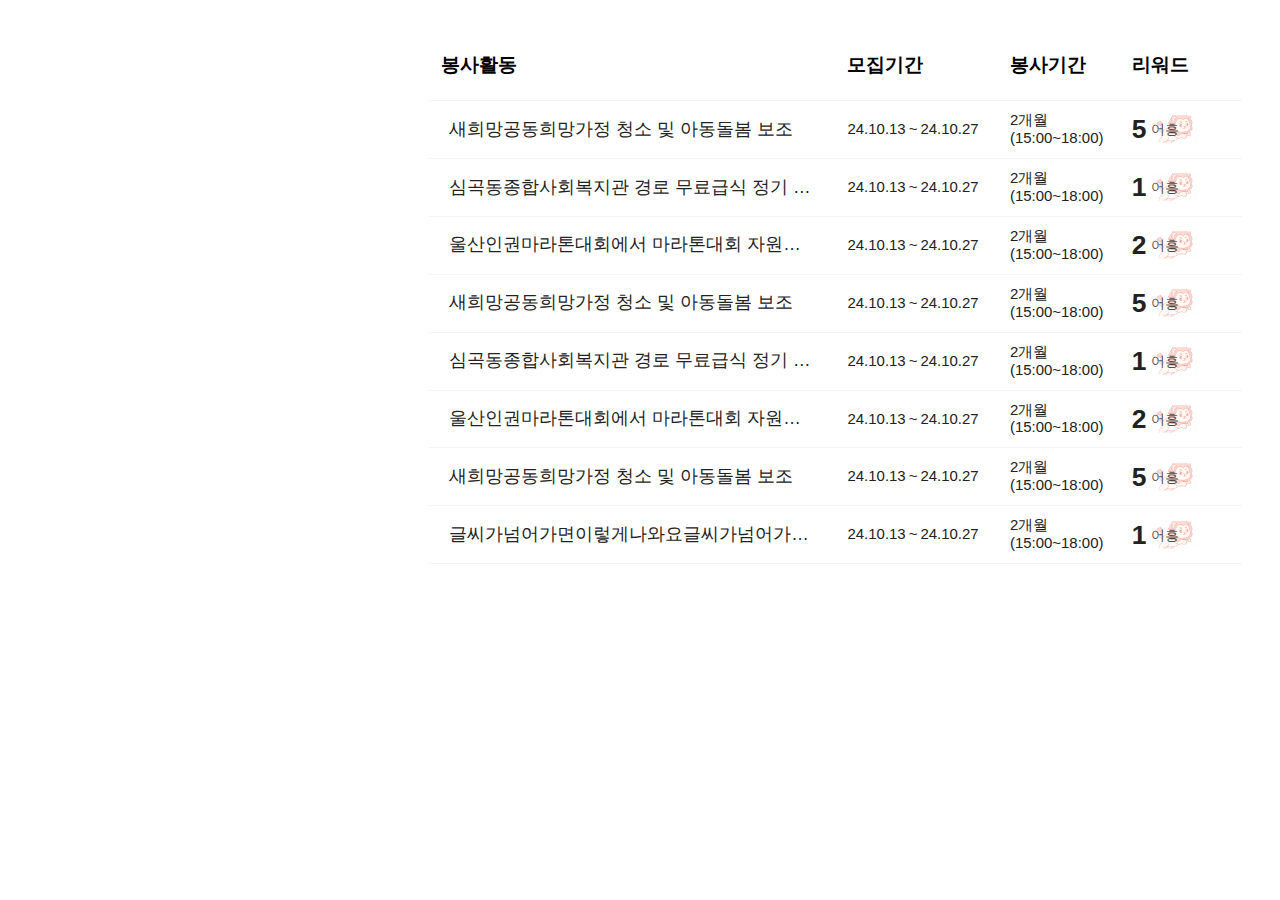
==== commit 61be1559: "인크루드 수정" ====
--- a/sabong/index.html
+++ b/sabong/index.html
@@ -49,16 +49,9 @@
     <script type="text/javascript">
         $(document).ready(function(){
             //include
-            $("#nav").load("./nav.html");
-            $("#header").load("./header.html");
-            $("#footer").load("./footer.html");
-        });
-    </script>
-    <script type="text/javascript">
-        $(document).ready(function(){
-
-            //include
-            $("#header").load("header.html");
+            $("#header").load("/common/header.html");
+            $("#nav").load("/common/nav.html");
+            $("#footer").load("/common/footer.html");
             
             //모바일에서 검색바를 누르면 검색필터가 나오게
             $('.search_bar').click(function(){
--- a/sabong/css/default.css
+++ b/sabong/css/default.css
@@ -102,14 +102,12 @@
     height: 12px;
 }
 
-#main{
-    display: grid;
-    grid-template-columns: 30% 1fr;
-    /* gap: 0 40px; */
+#header{
+    grid-column: 1/3;
+
 }
 header{
     width: 100%;
-    grid-column: 1/3;
     display: grid;
     grid-template-columns: auto 50% auto;
     gap: 40px;
@@ -294,11 +292,13 @@
     background: url(../image/radio_on.png) no-repeat center/contain;
 }
 
-
+#footer{
+    grid-column: 1/3;
+
+}
 footer{
     border-top: 1px solid #F4F4F4;
     padding: 40px 0;
-    grid-column: 1/3;
 }
 footer p{
     text-align: center;
@@ -315,9 +315,6 @@
     .container{
         width: 94%;
     }
-    #main{
-        /* gap: 0 30px; */
-    }
     header{
         padding: 30px 0;
         gap: 30px;
@@ -397,11 +394,6 @@
     .xs-ic{
         width: 12px;
         height: 12px;
-    }
-
-    #main{
-        display: flex;
-        flex-direction: column;
     }
     header{
         display: flex;
--- a/sabong/css/main.css
+++ b/sabong/css/main.css
@@ -4,6 +4,11 @@
     display: none;
 }
 
+#main{
+    display: grid;
+    grid-template-columns: 30% 1fr;
+    /* gap: 0 40px; */
+}
 main .board_wrap{
     font-size: 1.1em;
     padding: 30px 0;
@@ -114,6 +119,11 @@
     }
 }
 @media (max-width:768px){
+
+    #main{
+        display: flex;
+        flex-direction: column;
+    }
 
     main .board_wrap{
         padding: 15px 0;
@@ -181,7 +191,7 @@
     grid-template-columns: 1fr 20%;
     gap: 0px 40px;
 }
-#list_view nav{
+#list_view #nav{
     grid-column: 1/3;
     
 }
@@ -510,7 +520,7 @@
         display: flex;
         flex-direction: column;
     }
-    #list_view nav{
+    #list_view #nav{
         display: none;
     }
     #list_view #side_menu section{
